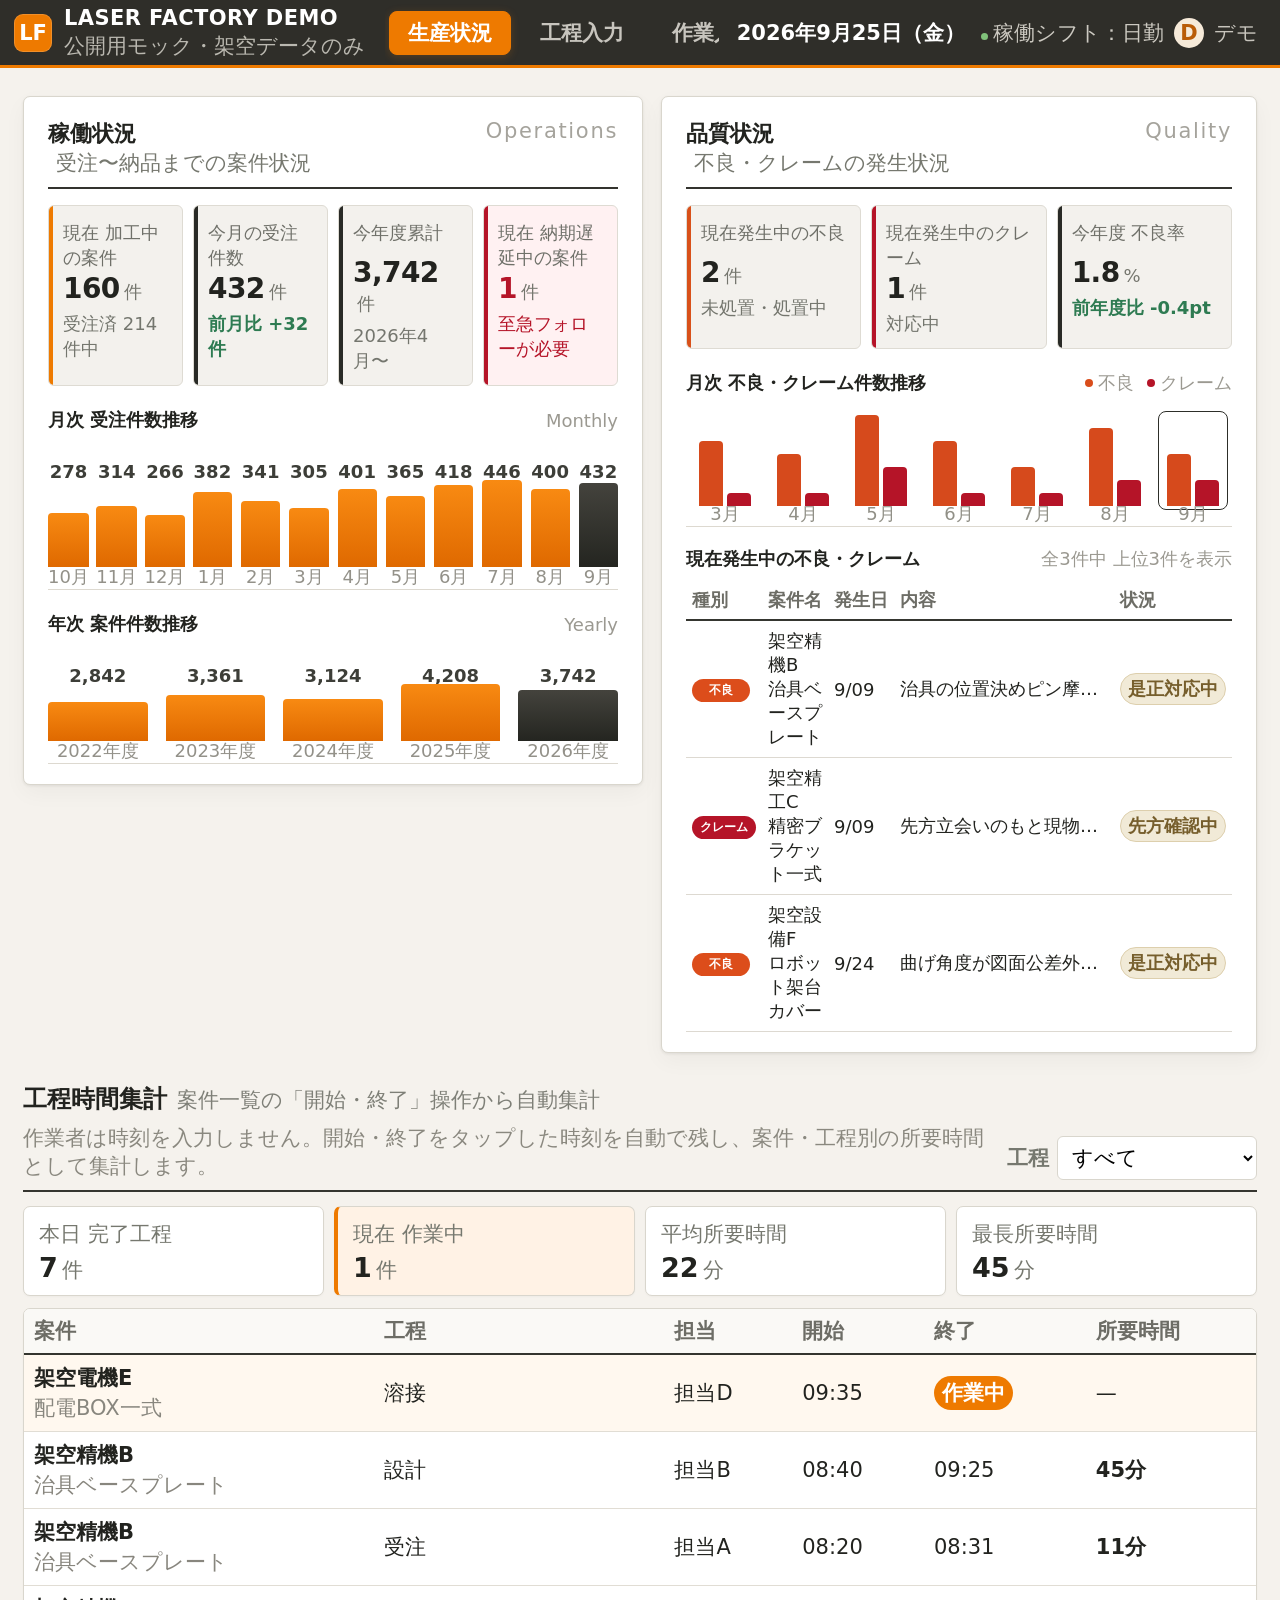
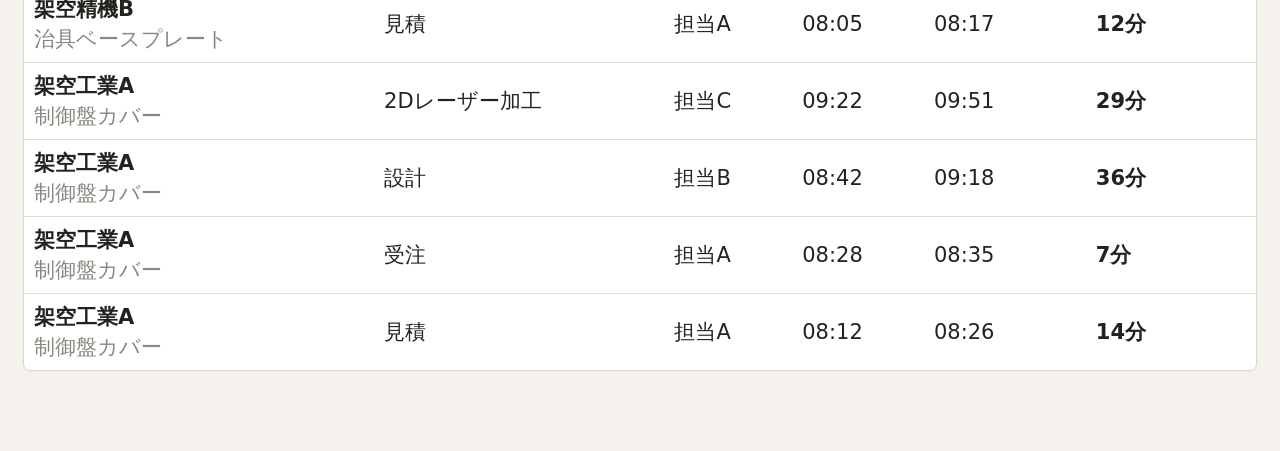
==== index.html @ afc4b2e1 "Add files via upload" ====
<!DOCTYPE html>
<html lang="ja">
<head>
  <meta charset="UTF-8" />
  <meta name="viewport" content="width=device-width, initial-scale=1.0" />
  <title>LASER FACTORY DEMO - 生産状況</title>
  <link rel="stylesheet" href="styles.css" />
</head>
<body>
  <header class="topbar">
    <div class="topbar-left">
      <div class="brand">
        <div class="brand-mark">LF</div>
        <div>
          <div class="brand-name">LASER FACTORY DEMO</div>
          <div class="brand-sub">公開用モック・架空データのみ</div>
        </div>
      </div>
            <nav class="global-nav" aria-label="メインナビゲーション">
<button class="nav-btn active" data-href="index.html" type="button">生産状況</button>
<button class="nav-btn" data-href="cad-setup.html" type="button">工程入力</button>
<button class="nav-btn" data-href="projects.html" type="button">作業入力</button>
<button class="nav-btn" data-href="process.html" type="button">図面</button>
</nav>
    </div>
    <div class="user-area">
      <div class="date" id="todayLabel">2026年9月25日（金）</div>
      <div class="user"><span class="status-dot"></span>稼働シフト：日勤</div>
      <div class="avatar">D</div>
      <div class="role">デモ</div>
    </div>
  </header>
  <main>
<section class="dashboard-grid section-wrap" id="dashboard">
<article class="panel" id="operation-panel">
<div class="panel-head">
<div>
<h2>稼働状況</h2>
<p>受注〜納品までの案件状況</p>
</div>
<span class="panel-kicker">Operations</span>
</div>
<div class="metric-grid metric-grid-4">
<div class="metric-card orange-edge">
<span class="metric-label">現在 加工中の案件</span>
<strong><span id="metricInProcess">160</span><small>件</small></strong>
<span class="metric-note">受注済 <span id="metricOrdered">214</span>件中</span>
</div>
<div class="metric-card dark-edge">
<span class="metric-label">今月の受注件数</span>
<strong>432<small>件</small></strong>
<span class="metric-note positive">前月比 +32件</span>
</div>
<div class="metric-card dark-edge">
<span class="metric-label">今年度累計</span>
<strong>3,742<small>件</small></strong>
<span class="metric-note">2026年4月〜</span>
</div>
<div class="metric-card danger-soft danger-edge">
<span class="metric-label">現在 納期遅延中の案件</span>
<strong class="danger-text"><span id="metricLate">1</span><small>件</small></strong>
<span class="metric-note danger-text">至急フォローが必要</span>
</div>
</div>
<div class="chart-block">
<div class="chart-title-row">
<h3>月次 受注件数推移</h3>
<span>Monthly</span>
</div>
<div class="bar-chart" id="monthlyOrdersChart"></div>
</div>
<div class="chart-block compact">
<div class="chart-title-row">
<h3>年次 案件件数推移</h3>
<span>Yearly</span>
</div>
<div class="bar-chart yearly" id="yearlyOrdersChart"></div>
</div>
</article>
<article class="panel" id="quality-panel">
<div class="panel-head">
<div>
<h2>品質状況</h2>
<p>不良・クレームの発生状況</p>
</div>
<span class="panel-kicker">Quality</span>
</div>
<div class="metric-grid metric-grid-3">
<div class="metric-card quality-edge">
<span class="metric-label">現在発生中の不良</span>
<strong><span id="metricDefects">2</span><small>件</small></strong>
<span class="metric-note">未処置・処置中</span>
</div>
<div class="metric-card claim-edge">
<span class="metric-label">現在発生中のクレーム</span>
<strong><span id="metricClaims">1</span><small>件</small></strong>
<span class="metric-note">対応中</span>
</div>
<div class="metric-card dark-edge">
<span class="metric-label">今年度 不良率</span>
<strong>1.8<small>%</small></strong>
<span class="metric-note positive">前年度比 -0.4pt</span>
</div>
</div>
<div class="chart-block">
<div class="chart-title-row">
<h3>月次 不良・クレーム件数推移</h3>
<div class="legend"><span class="legend-defect"></span>不良 <span class="legend-claim"></span>クレーム</div>
</div>
<div class="dual-bar-chart" id="qualityTrendChart"></div>
</div>
<div class="incident-block">
<div class="chart-title-row">
<h3>現在発生中の不良・クレーム</h3>
<span id="incidentCountLabel">全3件中 上位3件を表示</span>
</div>
<div class="incident-table-wrap">
<table class="incident-table">
<thead>
<tr><th>種別</th><th>案件名</th><th>発生日</th><th>内容</th><th>状況</th></tr>
</thead>
<tbody id="incidentTableBody"></tbody>
</table>
</div>
</div>
</article>
</section>
<section class="section-wrap time-summary-section" id="time-summary">
<div class="section-heading-row time-summary-heading">
<div>
<div class="heading-line">
<h2>工程時間集計</h2>
<span class="small-note">案件一覧の「開始・終了」操作から自動集計</span>
</div>
<p class="operation-help">作業者は時刻を入力しません。開始・終了をタップした時刻を自動で残し、案件・工程別の所要時間として集計します。</p>
</div>
<div class="time-filter-wrap">
<label for="timeProcessFilter">工程</label>
<select id="timeProcessFilter">
<option value="all">すべて</option>
<option value="2Dレーザー加工">2Dレーザー加工</option>
<option value="3Dレーザー加工">3Dレーザー加工</option>
<option value="曲げ">曲げ</option>
<option value="溶接">溶接</option>
<option value="最終検査">最終検査</option>
</select>
</div>
</div>
<div class="time-summary-grid">
<div class="time-summary-card"><span>本日 完了工程</span><strong id="timeDoneCount">0<small>件</small></strong></div>
<div class="time-summary-card running"><span>現在 作業中</span><strong id="timeRunningCount">0<small>件</small></strong></div>
<div class="time-summary-card"><span>平均所要時間</span><strong id="timeAverage">0<small>分</small></strong></div>
<div class="time-summary-card"><span>最長所要時間</span><strong id="timeLongest">0<small>分</small></strong></div>
</div>
<div class="time-log-table-wrap">
<table class="time-log-table">
<thead><tr><th>案件</th><th>工程</th><th>担当</th><th>開始</th><th>終了</th><th>所要時間</th></tr></thead>
<tbody id="timeLogBody"></tbody>
</table>
</div>
</section>
  </main>
  <div class="toast" id="toast" role="status" aria-live="polite"></div>
  <script>

    const today = new Date('2026-09-25T10:00:00');

    const monthlyOrders = [
      ['10月', 278], ['11月', 314], ['12月', 266], ['1月', 382], ['2月', 341], ['3月', 305],
      ['4月', 401], ['5月', 365], ['6月', 418], ['7月', 446], ['8月', 400], ['9月', 432]
    ];
    const yearlyOrders = [['2022年度', 2842], ['2023年度', 3361], ['2024年度', 3124], ['2025年度', 4208], ['2026年度', 3742]];
    const qualityTrend = [
      ['3月', 5, 1], ['4月', 4, 1], ['5月', 7, 3], ['6月', 5, 1], ['7月', 3, 1], ['8月', 6, 2], ['9月', 4, 2]
    ];

    const timeLogs = [
      {projectId:1, process:'見積', worker:'担当A', start:'2026-09-25T08:12:00', end:'2026-09-25T08:26:00'},
      {projectId:1, process:'受注', worker:'担当A', start:'2026-09-25T08:28:00', end:'2026-09-25T08:35:00'},
      {projectId:1, process:'設計', worker:'担当B', start:'2026-09-25T08:42:00', end:'2026-09-25T09:18:00'},
      {projectId:1, process:'2Dレーザー加工', worker:'担当C', start:'2026-09-25T09:22:00', end:'2026-09-25T09:51:00'},
      {projectId:2, process:'見積', worker:'担当A', start:'2026-09-25T08:05:00', end:'2026-09-25T08:17:00'},
      {projectId:2, process:'受注', worker:'担当A', start:'2026-09-25T08:20:00', end:'2026-09-25T08:31:00'},
      {projectId:2, process:'設計', worker:'担当B', start:'2026-09-25T08:40:00', end:'2026-09-25T09:25:00'},
      {projectId:5, process:'溶接', worker:'担当D', start:'2026-09-25T09:35:00', end:null}
    ];

    const projects = [
      {
        id: 1,
        customer: '架空工業A',
        name: '制御盤カバー',
        qty: '20台',
        due: '2026/09/20',
        route: ['見積', '受注', '設計', '2Dレーザー加工', '曲げ', '溶接', '最終検査', '納品'],
        completed: 4,
        defect: false,
        claim: false,
        comments: [],
        late: true
      },
      {
        id: 2,
        customer: '架空精機B',
        name: '治具ベースプレート',
        qty: '4式',
        due: '2026/09/25',
        route: ['見積', '受注', '設計', '3Dレーザー加工', '最終検査', '納品'],
        completed: 3,
        defect: true,
        claim: false,
        comments: [
          {type:'不良', time:'9/09 08:40', author:'担当C（加工）', text:'穴位置ズレを確認。加工条件を確認中。'},
          {type:'不良', time:'9/09 15:10', author:'担当C（加工）', text:'治具の位置決めピン摩耗が原因と判明。ピン交換後に再加工予定。'}
        ]
      },
      {
        id: 3,
        customer: '架空精工C',
        name: '精密ブラケット一式',
        qty: '12式',
        due: '2026/10/02',
        route: ['見積', '受注', '設計', '2Dレーザー加工', '3Dレーザー加工', '溶接', '最終検査', '納品'],
        completed: 8,
        defect: false,
        claim: true,
        comments: [
          {type:'クレーム', time:'9/09 10:05', author:'担当D（品質保証）', text:'納品先より溶接ビード外観について指摘。現物確認のため訪問予定。'},
          {type:'クレーム', time:'9/09 16:40', author:'担当D（品質保証）', text:'先方立会いのもと現物確認を実施。再研磨仕上げで是正対応にて合意。'}
        ]
      },
      {
        id: 4,
        customer: '架空製作所D',
        name: '金型ベースプレート',
        qty: '1式',
        due: '2026/10/10',
        route: ['見積', '受注', '設計', '金型製作', '最終検査', '納品'],
        completed: 1,
        defect: false,
        claim: false,
        comments: []
      },
      {
        id: 5,
        customer: '架空電機E',
        name: '配電BOX一式',
        qty: '8台',
        due: '2026/09/28',
        route: ['見積', '受注', '設計', '2Dレーザー加工', '曲げ', '溶接', '最終検査', '納品'],
        completed: 6,
        defect: false,
        claim: false,
        comments: []
      },
      {
        id: 6,
        customer: '架空設備F',
        name: 'ロボット架台カバー',
        qty: '6台',
        due: '2026/10/03',
        route: ['見積', '受注', '設計', '2Dレーザー加工', '曲げ', '最終検査', '納品'],
        completed: 3,
        defect: true,
        claim: false,
        comments: [
          {type:'不良', time:'9/24 14:18', author:'担当E（曲げ）', text:'曲げ角度が図面公差外。材料ロットと加工条件を確認中。'}
        ]
      },
      {
        id: 7,
        customer: '架空設備G',
        name: 'ステンレス配管支持金具',
        qty: '30個',
        due: '2026/10/06',
        route: ['見積', '受注', '設計', '3Dレーザー加工', '溶接', '最終検査', '納品'],
        completed: 2,
        defect: false,
        claim: false,
        comments: []
      },
      {
        id: 8,
        customer: '架空技研H',
        name: '安全カバー試作品',
        qty: '2台',
        due: '2026/10/12',
        route: ['見積', '受注', '設計', '2Dレーザー加工', '最終検査', '納品'],
        completed: 0,
        defect: false,
        claim: false,
        comments: []
      }
    ];

    const PORTAL_STATE_KEY = 'laser_factory_public_demo_state_v1';

    function saveSharedState(){
      try {
        localStorage.setItem(PORTAL_STATE_KEY, JSON.stringify({
          projects,
          timeLogs,
          updatedAt: new Date().toISOString()
        }));
      } catch (error) {
        console.warn('共有状態を保存できませんでした。', error);
      }
    }

    function loadSharedState(){
      try {
        const raw = localStorage.getItem(PORTAL_STATE_KEY);
        if (!raw) {
          saveSharedState();
          return;
        }
        const saved = JSON.parse(raw);
        if (Array.isArray(saved.projects)) {
          projects.splice(0, projects.length, ...saved.projects);
        }
        if (Array.isArray(saved.timeLogs)) {
          timeLogs.splice(0, timeLogs.length, ...saved.timeLogs);
        }
      } catch (error) {
        console.warn('共有状態を読み込めませんでした。初期データを使用します。', error);
      }
    }

    loadSharedState();

    let currentFilter = 'all';
    let searchText = '';

    function formatDate(date){
      return `${date.getFullYear()}年${date.getMonth()+1}月${date.getDate()}日（${['日','月','火','水','木','金','土'][date.getDay()]}）`;
    }

    function dueState(project){
      const due = new Date(project.due.replaceAll('/','-') + 'T23:59:59');
      const diff = Math.ceil((due - today) / 86400000);
      if (diff < 0 && project.completed < project.route.length) return {label:`${Math.abs(diff)}日超過`, cls:'overdue'};
      if (diff <= 3 && project.completed < project.route.length) return {label:`残り${Math.max(diff,0)}日`, cls:'soon'};
      return {label:'', cls:''};
    }

    function majorStage(step){
      if (['見積','受注'].includes(step)) return '受注';
      if (step === '設計') return '設計';
      if (['2Dレーザー加工','3Dレーザー加工','金型製作','曲げ','溶接'].includes(step)) return '加工';
      if (step === '最終検査') return '最終検査';
      if (step === '納品') return '納品';
      return step;
    }

    function currentStep(project){
      if (project.completed >= project.route.length) return '納品';
      return project.route[project.completed];
    }

    function renderSimpleBarChart(targetId, rows, {currentIndex = rows.length - 1, suffix = '', yearly = false} = {}){
      const target = document.getElementById(targetId);
      if (!target) return;
      const max = Math.max(...rows.map(r => r[1]));
      target.innerHTML = rows.map((row, index) => {
        const h = Math.max(12, Math.round(row[1] / max * 100));
        return `<div class="bar-col ${yearly ? 'year-col' : ''}">
          <span class="bar-value">${row[1].toLocaleString()}${suffix}</span>
          <div class="bar ${index === currentIndex ? 'current' : ''}" style="height:${h}%"></div>
          <span class="bar-label">${row[0]}</span>
        </div>`;
      }).join('');
    }

    function qualityTrendForDisplay(){
      const rows = qualityTrend.map(row => [...row]);
      const last = rows[rows.length - 1];
      if (!last) return rows;
      const initialActiveDefects = 2;
      const initialActiveClaims = 1;
      const activeDefects = projects.filter(p => p.defect).length;
      const activeClaims = projects.filter(p => p.claim).length;
      last[1] = Math.max(0, last[1] + activeDefects - initialActiveDefects);
      last[2] = Math.max(0, last[2] + activeClaims - initialActiveClaims);
      return rows;
    }

    function renderQualityChart(){
      const target = document.getElementById('qualityTrendChart');
      if (!target) return;
      const rows = qualityTrendForDisplay();
      const max = Math.max(...rows.flatMap(r => [r[1], r[2]]));
      target.innerHTML = rows.map((row, index) => {
        const defectH = Math.max(8, row[1] / max * 100);
        const claimH = Math.max(8, row[2] / max * 100);
        return `<div class="dual-col ${index === rows.length - 1 ? 'current' : ''}">
          <div class="dual-bars">
            <div class="quality-bar defect" style="height:${defectH}%" title="不良 ${row[1]}件"></div>
            <div class="quality-bar claim" style="height:${claimH}%" title="クレーム ${row[2]}件"></div>
          </div>
          <span>${row[0]}</span>
        </div>`;
      }).join('');
    }

    function incidentRows(){
      const rows = [];
      projects.forEach(p => {
        if (p.defect){
          const latest = [...p.comments].reverse().find(c => c.type === '不良');
          rows.push({type:'不良', name:`${p.customer}　${p.name}`, date:latest?.time?.split(' ')[0] || '9/25', text: latest?.text || '不良内容を確認中', status:'是正対応中'});
        }
        if (p.claim){
          const latest = [...p.comments].reverse().find(c => c.type === 'クレーム');
          rows.push({type:'クレーム', name:`${p.customer}　${p.name}`, date:latest?.time?.split(' ')[0] || '9/25', text: latest?.text || '先方確認中', status:'先方確認中'});
        }
      });
      return rows;
    }

    function renderIncidents(){
      const rows = incidentRows();
      const label = document.getElementById('incidentCountLabel');
      const body = document.getElementById('incidentTableBody');
      if (!label || !body) return;
      label.textContent = `全${rows.length}件中 上位${Math.min(rows.length,3)}件を表示`;
      body.innerHTML = rows.slice(0,3).map(r => `
        <tr>
          <td><span class="incident-pill ${r.type === 'クレーム' ? 'claim' : 'defect'}">${r.type}</span></td>
          <td>${r.name}</td>
          <td>${r.date}</td>
          <td class="incident-text">${r.text}</td>
          <td><span class="status-pill">${r.status}</span></td>
        </tr>`).join('');
    }

    function timeText(iso){
      if (!iso) return '—';
      const d = new Date(iso);
      return `${String(d.getHours()).padStart(2,'0')}:${String(d.getMinutes()).padStart(2,'0')}`;
    }

    function durationMinutes(log){
      if (!log?.start || !log?.end) return null;
      return Math.max(0, Math.round((new Date(log.end) - new Date(log.start)) / 60000));
    }

    function stageLog(projectId, step){
      return [...timeLogs].reverse().find(log => log.projectId === projectId && log.process === step);
    }

    function activeStageLog(project){
      const step = currentStep(project);
      return [...timeLogs].reverse().find(log => log.projectId === project.id && log.process === step && !log.end);
    }

    function stageButton(project, step, idx){
      const log = stageLog(project.id, step);
      if (idx < project.completed){
        const detail = log?.end ? `${timeText(log.start)}–${timeText(log.end)} / ${durationMinutes(log)}分` : '完了済み';
        return `<button class="stage-btn completed" disabled><span>${step} ✓</span><small>${detail}</small></button>`;
      }
      if (idx === project.completed && project.completed < project.route.length){
        const active = activeStageLog(project);
        if (active){
          return `<button class="stage-btn current running-stage" data-project="${project.id}" data-stage-index="${idx}" data-time-action="end" title="クリックで終了時刻を自動記録し、次工程へ送る"><span>${step}</span><small>■ 終了　開始 ${timeText(active.start)}</small></button>`;
        }
        return `<button class="stage-btn current start-stage" data-project="${project.id}" data-stage-index="${idx}" data-time-action="start" title="クリックで開始時刻を自動記録"><span>${step}</span><small>▶ 開始</small></button>`;
      }
      return `<button class="stage-btn waiting" disabled><span>${step}</span><small>未到達</small></button>`;
    }

    function stageGroups(project){
      return project.route.map((step, idx) => {
        return `<div class="stage-node">
          <span class="stage-major">${majorStage(step)}</span>
          ${stageButton(project, step, idx)}
        </div>${idx < project.route.length - 1 ? '<span class="stage-arrow">›</span>' : ''}`;
      }).join('');
    }

    function commentMarkup(project){
      if (!project.comments.length) return `<div class="comment-empty">不良・クレームの登録はありません。</div>`;
      return project.comments.map(c => `<div class="comment-row ${c.type === 'クレーム' ? 'claim' : 'defect'}">
        <div class="comment-meta"><span>${c.time}</span><b>${c.author}</b><span class="comment-kind">${c.type}</span></div>
        <div class="comment-text">${c.text}</div>
      </div>`).join('');
    }

    function matchesFilter(project){
      if (searchText){
        const hay = `${project.customer} ${project.name} ${project.qty}`.toLowerCase();
        if (!hay.includes(searchText.toLowerCase())) return false;
      }
      if (currentFilter === 'all') return true;
      if (currentFilter === '不良') return project.defect;
      if (currentFilter === 'クレーム') return project.claim;
      if (currentFilter === '遅延') return dueState(project).cls === 'overdue';
      return majorStage(currentStep(project)) === currentFilter || currentStep(project) === currentFilter;
    }

    function renderProjects(){
      const target = document.getElementById('projectList');
      if (!target) return;
      const visible = projects.filter(matchesFilter);
      const count = document.getElementById('visibleCount');
      if (count) count.textContent = visible.length;
      if (!visible.length){
        target.innerHTML = `<div class="empty-state">条件に一致する案件がありません。</div>`;
        return;
      }
      target.innerHTML = visible.map(p => {
        const due = dueState(p);
        const statusText = p.completed >= p.route.length ? '納品済み' : majorStage(currentStep(p));
        return `<article class="project-card ${due.cls === 'overdue' ? 'late-project' : ''}" data-project-card="${p.id}">
          <div class="project-top-row">
            <div class="project-title-wrap">
              <span class="project-status ${p.completed >= p.route.length ? 'done' : ''}">${statusText}</span>
              <h3>${p.customer}</h3>
              <strong>${p.name}</strong>
              <span class="qty">${p.qty}</span>
            </div>
            <div class="due-wrap">
              <span class="due-label">納期</span>
              <strong class="${due.cls}">${p.due}</strong>
              ${due.label ? `<span class="due-badge ${due.cls}">${due.label}</span>` : ''}
            </div>
            <div class="quality-controls">
              <button class="quality-toggle defect ${p.defect ? 'on' : ''}" data-quality="defect" data-project="${p.id}">● 不良発生</button>
              <button class="quality-toggle claim ${p.claim ? 'on' : ''}" data-quality="claim" data-project="${p.id}">● クレーム発生</button>
            </div>
          </div>

          <div class="project-body-grid">
            <div class="stage-area">
              <div class="stage-flow">${stageGroups(p)}</div>
              <div class="comment-log">${commentMarkup(p)}</div>
            </div>
            <div class="quality-entry">
              <label for="comment-${p.id}">不良・クレーム内容</label>
              <textarea id="comment-${p.id}" rows="3" placeholder="例：穴位置ズレ、溶接外観の指摘、是正内容など"></textarea>
              <div class="entry-actions">
                <select id="comment-type-${p.id}" aria-label="登録種別">
                  <option value="不良" ${p.defect ? 'selected' : ''}>不良</option>
                  <option value="クレーム" ${p.claim ? 'selected' : ''}>クレーム</option>
                </select>
                <button class="add-comment-btn" data-add-comment="${p.id}">登録</button>
              </div>
            </div>
          </div>
        </article>`;
      }).join('');
      bindDynamicEvents();
    }

    function updateDashboardMetrics(){
      const defectCount = projects.filter(p => p.defect).length;
      const claimCount = projects.filter(p => p.claim).length;
      const lateCount = projects.filter(p => dueState(p).cls === 'overdue').length;
      const defectEl = document.getElementById('metricDefects');
      const claimEl = document.getElementById('metricClaims');
      const lateEl = document.getElementById('metricLate');
      if (defectEl) defectEl.textContent = defectCount;
      if (claimEl) claimEl.textContent = claimCount;
      if (lateEl) lateEl.textContent = lateCount;
    }

    function showToast(message, type='normal'){
      const toast = document.getElementById('toast');
      toast.textContent = message;
      toast.className = `toast show ${type}`;
      clearTimeout(showToast.timer);
      showToast.timer = setTimeout(() => toast.className = 'toast', 2800);
    }

    function recordStageStart(projectId, index){
      const p = projects.find(x => x.id === projectId);
      if (!p || index !== p.completed || p.completed >= p.route.length || activeStageLog(p)) return;
      const step = p.route[index];
      timeLogs.push({projectId:p.id, process:step, worker:'担当A', start:new Date().toISOString(), end:null});
      saveSharedState();
      showToast(`${step}を開始しました。開始時刻を自動記録しました。`, 'success');
      renderProjects();
      renderTimeSummary();
    }

    function recordStageEnd(projectId, index){
      const p = projects.find(x => x.id === projectId);
      if (!p || index !== p.completed || p.completed >= p.route.length) return;
      const step = p.route[index];
      const log = activeStageLog(p);
      if (!log) return;
      log.end = new Date().toISOString();
      p.completed += 1;
      saveSharedState();
      const mins = durationMinutes(log);
      if (p.completed >= p.route.length){
        showToast(`${step}を終了（${mins}分）。案件を納品完了にしました。`, 'success');
      } else {
        showToast(`${step}を終了（${mins}分）。次工程「${p.route[p.completed]}」へ送りました。`, 'success');
      }
      renderProjects();
      renderIncidents();
      renderTimeSummary();
      updateDashboardMetrics();
    }

    function renderTimeSummary(){
      const filter = document.getElementById('timeProcessFilter')?.value || 'all';
      const rows = timeLogs.filter(log => filter === 'all' || log.process === filter);
      const done = rows.filter(log => log.end);
      const running = rows.filter(log => !log.end);
      const durations = done.map(durationMinutes).filter(v => v !== null);
      const avg = durations.length ? Math.round(durations.reduce((a,b)=>a+b,0) / durations.length) : 0;
      const longest = durations.length ? Math.max(...durations) : 0;
      const doneEl = document.getElementById('timeDoneCount');
      const runningEl = document.getElementById('timeRunningCount');
      const avgEl = document.getElementById('timeAverage');
      const longestEl = document.getElementById('timeLongest');
      const body = document.getElementById('timeLogBody');
      if (!body) return;
      if (doneEl) doneEl.innerHTML = `${done.length}<small>件</small>`;
      if (runningEl) runningEl.innerHTML = `${running.length}<small>件</small>`;
      if (avgEl) avgEl.innerHTML = `${avg}<small>分</small>`;
      if (longestEl) longestEl.innerHTML = `${longest}<small>分</small>`;
      body.innerHTML = [...rows].reverse().slice(0,10).map(log => {
        const p = projects.find(x => x.id === log.projectId);
        const mins = durationMinutes(log);
        return `<tr class="${log.end ? '' : 'running-row'}">
          <td><strong>${p ? p.customer : '—'}</strong><span>${p ? p.name : '—'}</span></td>
          <td>${log.process}</td>
          <td>${log.worker}</td>
          <td>${timeText(log.start)}</td>
          <td>${log.end ? timeText(log.end) : '<span class="running-pill">作業中</span>'}</td>
          <td>${mins === null ? '—' : `<strong>${mins}分</strong>`}</td>
        </tr>`;
      }).join('') || '<tr><td colspan="6" class="time-empty">該当する作業記録はありません。</td></tr>';
    }

    function handleQualityToggle(projectId, type){
      const p = projects.find(x => x.id === projectId);
      if (!p) return;
      if (type === 'claim' && p.completed < p.route.length){
        showToast('クレームは納品完了後の案件で登録してください。', 'warning');
        return;
      }
      p[type] = !p[type];
      saveSharedState();
      showToast(`${type === 'claim' ? 'クレーム' : '不良'}発生を${p[type] ? 'ON' : '解除'}にしました。`, p[type] ? 'warning' : 'normal');
      renderProjects();
      renderIncidents();
      updateDashboardMetrics();
    }

    function addComment(projectId){
      const p = projects.find(x => x.id === projectId);
      const textArea = document.getElementById(`comment-${projectId}`);
      const typeSelect = document.getElementById(`comment-type-${projectId}`);
      const text = textArea.value.trim();
      const type = typeSelect.value;
      if (!text){ showToast('登録する内容を入力してください。', 'warning'); return; }
      if (type === 'クレーム' && p.completed < p.route.length){
        showToast('クレームは納品完了後の案件で登録してください。', 'warning');
        return;
      }
      if (type === '不良') p.defect = true;
      if (type === 'クレーム') p.claim = true;
      p.comments.push({type, time:'9/25 10:30', author:'デモ担当', text});
      saveSharedState();
      showToast(`${type}内容を登録しました。`, 'success');
      renderProjects();
      renderIncidents();
      updateDashboardMetrics();
    }

    function bindDynamicEvents(){
      document.querySelectorAll('.stage-btn.current[data-time-action]').forEach(btn => {
        btn.addEventListener('click', () => {
          const projectId = Number(btn.dataset.project);
          const stageIndex = Number(btn.dataset.stageIndex);
          if (btn.dataset.timeAction === 'start') recordStageStart(projectId, stageIndex);
          else recordStageEnd(projectId, stageIndex);
        });
      });
      document.querySelectorAll('.quality-toggle').forEach(btn => {
        btn.addEventListener('click', () => handleQualityToggle(Number(btn.dataset.project), btn.dataset.quality));
      });
      document.querySelectorAll('[data-add-comment]').forEach(btn => {
        btn.addEventListener('click', () => addComment(Number(btn.dataset.addComment)));
      });
    }

    document.getElementById('filterRow')?.addEventListener('click', e => {
      const btn = e.target.closest('.filter-btn');
      if (!btn) return;
      currentFilter = btn.dataset.filter;
      document.querySelectorAll('.filter-btn').forEach(b => b.classList.toggle('active', b === btn));
      renderProjects();
    });

    document.getElementById('timeProcessFilter')?.addEventListener('change', renderTimeSummary);

    document.getElementById('projectSearch')?.addEventListener('input', e => {
      searchText = e.target.value.trim();
      renderProjects();
    });

    document.querySelectorAll('.nav-btn').forEach(btn => {
      btn.addEventListener('click', () => {
        if (btn.dataset.href) {
          window.location.href = btn.dataset.href;
          return;
        }
        document.querySelectorAll('.nav-btn').forEach(b => b.classList.remove('active'));
        btn.classList.add('active');
        const target = document.getElementById(btn.dataset.scroll);
        if (target) target.scrollIntoView({behavior:'smooth', block:'start'});
      });
    });

    window.addEventListener('storage', event => {
      if (event.key === PORTAL_STATE_KEY) {
        window.location.reload();
      }
    });

    const todayLabel = document.getElementById('todayLabel');
    if (todayLabel) todayLabel.textContent = formatDate(today);
    renderSimpleBarChart('monthlyOrdersChart', monthlyOrders);
    renderSimpleBarChart('yearlyOrdersChart', yearlyOrders, {yearly:true});
    renderQualityChart();
    renderIncidents();
    renderProjects();
    renderTimeSummary();
    updateDashboardMetrics();
  
  </script>
</body>
</html>
---- styles.css ----
:root {
  --orange: #ee7a00;
  --orange-dark: #c95d00;
  --orange-soft: #fff2e5;
  --ink: #22231f;
  --ink-2: #34352f;
  --muted: #76786f;
  --line: #d9d6cd;
  --bg: #f5f2ed;
  --panel: #ffffff;
  --gray-btn: #d7d4ca;
  --gray-text: #7a786f;
  --red: #b51428;
  --red-dark: #8f0f21;
  --red-soft: #fff0f2;
  --green: #2e7b52;
  --green-soft: #eaf6ef;
  --shadow: 0 1px 3px rgba(34,35,31,.08), 0 8px 22px rgba(34,35,31,.04);
}

* { box-sizing: border-box; }
html { scroll-behavior: smooth; }
body {
  margin: 0;
  font-family: "Yu Gothic UI", "Meiryo", system-ui, -apple-system, BlinkMacSystemFont, sans-serif;
  color: var(--ink);
  background: var(--bg);
  font-size:21px;
}
button, input, textarea, select { font: inherit; }
button { cursor: pointer; }

.topbar {
  min-height: 68px;
  background: #2f2e29;
  color: #fff;
  display: flex;
  align-items: stretch;
  justify-content: space-between;
  gap: 18px;
  border-bottom: 3px solid var(--orange);
  position: sticky;
  top: 0;
  z-index: 30;
  padding: 0 14px 0 10px;
}
.topbar-left {
  display: flex;
  align-items: stretch;
  gap: 14px;
  min-width: 0;
  flex: 1 1 auto;
}
.brand { display:flex; align-items:center; gap:12px; padding:0 6px 0 4px; flex:0 0 auto; }
.brand-mark {
  width: 38px; height: 38px; border-radius: 9px;
  display:grid; place-items:center; font-weight:800; font-size:21px;
  background: var(--orange); color:#fff;
  box-shadow: inset 0 0 0 1px rgba(255,255,255,.16);
}
.brand-name { font-weight: 800; letter-spacing:.02em; font-size:21px; }
.brand-sub { color:#bab8b0; font-size:21px; margin-top:2px; }
.global-nav {
  display:flex;
  align-items:center;
  justify-content:flex-start;
  gap:10px;
  flex:1 1 auto;
  min-width:0;
  overflow-x:auto;
  overflow-y:hidden;
  scrollbar-width:none;
  -ms-overflow-style:none;
  padding:8px 0 8px 4px;
}
.global-nav::-webkit-scrollbar { display:none; }
.nav-btn {
  border:1px solid transparent;
  background:transparent;
  color:#c8c5be;
  font-weight:700;
  padding:0 18px;
  min-height:44px;
  border-radius:8px;
  white-space:nowrap;
  margin:0;
  display:flex;
  align-items:center;
  position:relative;
  transition: background .15s ease, color .15s ease, border-color .15s ease, box-shadow .15s ease;
}
.nav-btn:hover { color:#fff; background:#393833; }
.nav-btn.active {
  background:var(--orange);
  color:#fff;
  border-color:var(--orange);
  box-shadow:0 2px 8px rgba(238,122,0,.22);
}
.nav-btn.active::after {
  content:none;
}
.user-area { display:flex; justify-content:flex-end; align-items:center; gap:10px; padding:0 8px 0 0; font-size:21px; flex:0 0 auto; }
.date { font-weight:700; margin-right:6px; }
.user { color:#ccc9c1; }
.status-dot { display:inline-block; width:7px; height:7px; border-radius:50%; background:#80c27a; margin-right:5px; }
.avatar { width:30px; height:30px; border-radius:50%; background:#f6ead9; color:#b95b06; display:grid; place-items:center; font-weight:800; }
.role { color:#c7c4bc; }

main { padding-bottom: 80px; }
.section-wrap { width:min(1520px, calc(100% - 46px)); margin: 0 auto; }
.dashboard-grid { padding-top: 28px; display:grid; grid-template-columns: 1.05fr .95fr; gap:18px; align-items:start; }
.panel { background:var(--panel); border:1px solid var(--line); border-radius:7px; box-shadow:var(--shadow); padding:22px 24px 20px; }
.panel-head { display:flex; align-items:flex-start; justify-content:space-between; border-bottom:2px solid #33332e; padding-bottom:10px; margin-bottom:16px; }
.panel-head h2 { margin:0; font-size:22px; }
.panel-head p { display:inline; color:var(--muted); margin:0 0 0 8px; font-size:21px; }
.panel-kicker { color:#a5a39c; font-size:21px; letter-spacing:.08em; }

.metric-grid { display:grid; gap:10px; margin-bottom:22px; }
.metric-grid-4 { grid-template-columns:repeat(4, 1fr); }
.metric-grid-3 { grid-template-columns:repeat(3, 1fr); }
.metric-card { min-height:112px; background:#f3f1ed; border-radius:6px; border:1px solid #dedbd3; padding:14px 14px 12px; position:relative; overflow:hidden; }
.metric-card::before { content:""; position:absolute; left:0; top:0; bottom:0; width:4px; background:#292a26; }
.metric-card.orange-edge::before { background:var(--orange); }
.metric-card.quality-edge::before { background:#d85019; }
.metric-card.claim-edge::before, .metric-card.danger-edge::before { background:var(--red); }
.metric-card.danger-soft { background:#fff1f2; }
.metric-label { display:block; font-size:18px; color:#6f7069; line-height:1.4; min-height:34px; }
.metric-card strong { display:block; font-size:28px; line-height:1; margin:5px 0 8px; letter-spacing:-.02em; }
.metric-card small { font-size:18px; font-weight:500; margin-left:4px; color:#75766e; }
.metric-note { color:#74766e; font-size:18px; }
.metric-note.positive { color:var(--green); font-weight:700; }
.danger-text { color:var(--red) !important; }

.chart-block { margin-top: 8px; }
.chart-block + .chart-block { margin-top:22px; }
.chart-title-row { display:flex; justify-content:space-between; align-items:center; gap:12px; margin-bottom:10px; }
.chart-title-row h3 { margin:0; font-size:18px; }
.chart-title-row > span, .chart-title-row .legend { color:#9b9991; font-size:18px; }
.bar-chart { height:148px; display:flex; align-items:flex-end; gap:9px; padding:20px 0 0; border-bottom:1px solid #ddd9d0; }
.bar-chart.yearly { height:118px; gap:18px; }
.bar-col { flex:1; height:100%; min-width:0; display:grid; grid-template-rows:18px 1fr 22px; align-items:end; text-align:center; }
.bar-col.year-col { min-width:70px; }
.bar-value { font-size:18px; font-weight:700; color:#3d3e38; align-self:center; }
.bar { width:100%; background:linear-gradient(180deg, #f88a12 0%, #df6900 100%); border-radius:4px 4px 0 0; min-height:8px; }
.bar.current { background:linear-gradient(180deg, #44433d 0%, #242520 100%); }
.bar-label { font-size:18px; color:#939189; padding-top:5px; white-space:nowrap; }

.legend { display:flex; align-items:center; gap:5px; }
.legend-defect, .legend-claim { width:8px; height:8px; border-radius:50%; display:inline-block; margin-left:8px; }
.legend-defect { background:#d94d1b; }
.legend-claim { background:var(--red); }
.dual-bar-chart { height:122px; display:flex; align-items:flex-end; gap:16px; padding:10px 8px 0; border-bottom:1px solid #ddd9d0; }
.dual-col { flex:1; height:100%; display:grid; grid-template-rows:1fr 20px; align-items:end; text-align:center; }
.dual-bars { height:100%; display:flex; align-items:flex-end; justify-content:center; gap:4px; }
.quality-bar { width:38%; max-width:38px; border-radius:4px 4px 0 0; min-height:7px; }
.quality-bar.defect { background:#d64a1c; }
.quality-bar.claim { background:var(--red); }
.dual-col.current .dual-bars { outline:1px solid #2d2e29; outline-offset:3px; border-radius:4px; }
.dual-col > span { font-size:18px; color:#919087; padding-top:6px; }

.incident-block { margin-top:20px; }
.incident-table-wrap { overflow-x:auto; }
.incident-table { width:100%; border-collapse:collapse; font-size:18px; }
.incident-table th { text-align:left; font-weight:600; color:#6d6d66; border-bottom:2px solid #353630; padding:7px 6px; white-space:nowrap; }
.incident-table td { border-bottom:1px solid #ddd9d1; padding:8px 6px; vertical-align:middle; }
.incident-table th:first-child, .incident-table td:first-child { width:76px; min-width:76px; }
.incident-table .incident-text { max-width:220px; white-space:nowrap; overflow:hidden; text-overflow:ellipsis; }
.incident-pill { display:inline-flex; align-items:center; justify-content:center; color:#fff; border-radius:999px; padding:4px 8px; min-width:58px; white-space:nowrap; font-weight:800; font-size:12px; line-height:1.2; }
.incident-pill.defect { background:#dc4d1b; }
.incident-pill.claim { background:var(--red); }
.status-pill { display:inline-block; background:#f1ead7; border:1px solid #ddcfad; border-radius:999px; padding:3px 7px; color:#765e2c; font-weight:700; white-space:nowrap; }

.project-section { margin-top:32px; }
.section-heading-row { display:flex; align-items:flex-end; justify-content:space-between; gap:20px; border-bottom:2px solid #35352f; padding-bottom:10px; }
.heading-line { display:flex; align-items:baseline; gap:10px; }
.heading-line h2 { margin:0; font-size:24px; }
.small-note { font-size:21px; color:#7e7f77; }
.operation-help { margin:9px 0 0; font-size:21px; color:#8a887f; }
.search-box { position:relative; min-width:270px; }
.search-box input { width:100%; padding:10px 36px 10px 12px; border:1px solid var(--line); border-radius:5px; background:#fff; outline:none; }
.search-box input:focus { border-color:var(--orange); box-shadow:0 0 0 3px rgba(238,122,0,.12); }
.search-box span { position:absolute; right:12px; top:50%; transform:translateY(-50%); color:#95938c; }

.filter-row { display:flex; flex-wrap:wrap; gap:9px; padding:14px 0 16px; }
.filter-btn { border:1px solid #d5d1c7; background:#fff; border-radius:999px; padding:7px 15px; color:#52534d; font-weight:700; font-size:21px; }
.filter-btn:hover { border-color:#aaa79d; }
.filter-btn.active { background:var(--orange); border-color:var(--orange); color:#fff; box-shadow:0 2px 6px rgba(238,122,0,.18); }
.filter-btn.danger-outline { border-color:#e58d75; color:#b3472b; }
.filter-btn.claim-outline { border-color:#d56f7b; color:var(--red); }
.filter-btn.late-outline { border-color:#e07664; color:#b53225; }
.filter-btn.danger-outline.active { color:#fff; background:#d85019; border-color:#d85019; }
.filter-btn.claim-outline.active { color:#fff; background:var(--red); border-color:var(--red); }
.filter-btn.late-outline.active { color:#fff; background:#b53225; border-color:#b53225; }

.project-list { display:flex; flex-direction:column; gap:12px; }
.project-card { background:#fff; border:1px solid #d8d5cc; border-radius:7px; box-shadow:0 1px 2px rgba(0,0,0,.04); padding:17px 20px 16px; transition:.15s ease; }
.project-card:hover { box-shadow:0 3px 14px rgba(43,42,37,.08); }
.project-card.late-project { border-left:5px solid var(--red); }
.project-top-row { display:grid; grid-template-columns:minmax(0,1fr) auto auto; align-items:center; gap:18px; }
.project-title-wrap { display:flex; align-items:center; gap:9px; min-width:0; }
.project-title-wrap h3 { margin:0; font-size:21px; white-space:nowrap; }
.project-title-wrap strong { font-size:21px; overflow:hidden; text-overflow:ellipsis; white-space:nowrap; }
.project-title-wrap .qty { color:#66675f; font-size:21px; white-space:nowrap; }
.project-status { display:inline-flex; align-items:center; border-radius:999px; background:var(--orange); color:#fff; padding:4px 9px; font-size:21px; font-weight:800; white-space:nowrap; }
.project-status.done { background:var(--green); }
.due-wrap { display:flex; align-items:center; gap:7px; white-space:nowrap; }
.due-label { font-size:21px; color:#85837b; }
.due-wrap strong { font-size:21px; }
.due-wrap strong.overdue { color:var(--red); }
.due-badge { border-radius:999px; padding:3px 7px; font-size:21px; font-weight:800; }
.due-badge.overdue { background:#ffebe9; color:#b82e22; }
.due-badge.soon { background:#fff1df; color:#b7650d; }
.quality-controls { display:flex; gap:7px; }
.quality-toggle { border:1px solid #ddd9d1; background:#e9e7e0; color:#aaa79f; border-radius:7px; padding:8px 11px; font-size:21px; font-weight:800; min-width:104px; }
.quality-toggle.defect.on { background:#d85019; border-color:#d85019; color:#fff; box-shadow:0 2px 7px rgba(216,80,25,.22); }
.quality-toggle.claim.on { background:var(--red); border-color:var(--red); color:#fff; box-shadow:0 2px 7px rgba(181,20,40,.22); }

.project-body-grid { display:grid; grid-template-columns:minmax(0,1fr) 255px; gap:18px; align-items:start; margin-top:15px; }
.stage-area { min-width:0; }
.stage-flow { display:flex; align-items:flex-end; flex-wrap:wrap; gap:4px; }
.stage-node { display:flex; flex-direction:column; gap:5px; min-width:78px; }
.stage-major { color:#88867f; font-size:21px; padding-left:2px; min-height:13px; }
.stage-btn { border:1px solid #c85f00; background:linear-gradient(#f58a15,#df6b00); color:#fff; border-radius:7px; padding:10px 11px; font-size:21px; font-weight:800; min-height:44px; box-shadow:0 1px 3px rgba(190,88,0,.16); transition:.14s ease; white-space:nowrap; }
.stage-btn.current { outline:3px solid rgba(238,122,0,.18); outline-offset:2px; transform:translateY(-1px); }
.stage-btn.current:hover { filter:brightness(1.05); transform:translateY(-2px); }
.stage-btn.waiting { background:linear-gradient(#f4a550,#e98219); border-color:#d57818; opacity:.82; }
.stage-btn.completed { background:#cfccc2; border-color:#c3c0b6; color:#77766f; box-shadow:none; }
.stage-btn:disabled { cursor:default; }
.stage-arrow { color:#bcb8ae; font-size:27px; line-height:38px; margin-bottom:1px; }

.comment-log { margin-top:12px; display:flex; flex-direction:column; gap:5px; }
.comment-empty { color:#b1aea5; background:#faf9f6; border-left:3px solid #e7e3d9; padding:8px 10px; font-size:21px; }
.comment-row { border-left:3px solid #d85019; background:#fff6ef; padding:7px 10px; font-size:21px; }
.comment-row.claim { border-left-color:var(--red); background:var(--red-soft); }
.comment-meta { display:flex; align-items:center; gap:8px; color:#74736c; margin-bottom:3px; }
.comment-meta b { color:#51524c; }
.comment-kind { margin-left:auto; font-weight:800; }
.comment-text { font-size:21px; color:#4b4c46; }

.quality-entry { border-left:1px solid #e2ded4; padding-left:16px; }
.quality-entry label { display:block; font-size:21px; color:#7c7b73; margin-bottom:5px; font-weight:700; }
.quality-entry textarea { width:100%; resize:vertical; min-height:60px; border:1px solid #d8d4ca; border-radius:5px; padding:8px 9px; font-size:21px; outline:none; background:#fff; }
.quality-entry textarea:focus { border-color:var(--orange); box-shadow:0 0 0 3px rgba(238,122,0,.1); }
.entry-actions { display:grid; grid-template-columns:1fr auto; gap:7px; margin-top:6px; }
.entry-actions select { border:1px solid #d8d4ca; border-radius:5px; padding:7px; background:#fff; font-size:21px; }
.add-comment-btn { border:0; border-radius:5px; background:#292a26; color:#fff; padding:7px 14px; font-weight:800; font-size:21px; }
.add-comment-btn:hover { background:#11120f; }
.empty-state { padding:44px; text-align:center; background:#fff; color:#8c8b83; border:1px dashed #cbc7bd; border-radius:8px; }

.toast { position:fixed; right:22px; bottom:22px; background:#2f302b; color:#fff; padding:12px 16px; border-radius:7px; box-shadow:0 10px 25px rgba(0,0,0,.2); font-size:21px; opacity:0; transform:translateY(14px); pointer-events:none; transition:.2s ease; z-index:100; max-width:380px; }
.toast.show { opacity:1; transform:translateY(0); }
.toast.success { background:#276b47; }
.toast.warning { background:#9e5a12; }

@media (max-width: 1180px){
  .topbar { flex-wrap:wrap; height:auto; min-height:68px; padding-bottom:8px; }
  .topbar-left { width:100%; flex-wrap:wrap; gap:8px; }
  .global-nav { width:100%; height:auto; border-top:1px solid rgba(255,255,255,.06); padding:8px 0 0 0; }
  .user-area { padding-right:8px; margin-left:auto; }
  .dashboard-grid { grid-template-columns:1fr; }
  .project-body-grid { grid-template-columns:1fr; }
  .quality-entry { border-left:0; border-top:1px solid #e2ded4; padding-left:0; padding-top:12px; }
}

@media (max-width: 820px){
  body { font-size:21px; }
  .section-wrap { width:min(100% - 20px, 1520px); }
  .brand { padding:0 2px; }
  .brand-sub, .user, .role, .date { display:none; }
  .user-area { min-width:52px; }
  .nav-btn { padding:0 12px; font-size:21px; }
  .metric-grid-4, .metric-grid-3 { grid-template-columns:repeat(2, 1fr); }
  .section-heading-row { align-items:stretch; flex-direction:column; }
  .search-box { min-width:0; width:100%; }
  .project-top-row { grid-template-columns:1fr; gap:10px; align-items:start; }
  .quality-controls { flex-wrap:wrap; }
  .stage-flow { gap:3px; }
  .stage-node { min-width:auto; }
  .stage-btn { padding:9px 8px; font-size:21px; }
  .panel { padding:17px 14px; }
  .bar-chart { gap:4px; }
  .bar-value { font-size:18px; }
}

@media (max-width: 520px){
  .metric-grid-4, .metric-grid-3 { grid-template-columns:1fr; }
  .global-nav { overflow-x:auto; overflow-y:hidden; scrollbar-width:none; -ms-overflow-style:none; }
  .nav-btn { min-width:105px; }
  .project-title-wrap { flex-wrap:wrap; }
  .quality-toggle { flex:1; min-width:140px; }
  .stage-arrow { display:none; }
  .stage-flow { gap:7px; }
}

/* ===== 工程時間入力・集計（ダッシュボード） ===== */
.time-summary-section { margin-top: 30px; }
.time-summary-heading { align-items: flex-end; }
.time-filter-wrap { display:flex; align-items:center; gap:8px; white-space:nowrap; }
.time-filter-wrap label { font-size:21px; color:var(--muted); font-weight:700; }
.time-filter-wrap select { min-width:180px; border:1px solid var(--line); border-radius:6px; background:#fff; padding:8px 10px; outline:none; }
.time-filter-wrap select:focus { border-color:var(--orange); box-shadow:0 0 0 3px rgba(238,122,0,.10); }

.time-summary-grid { display:grid; grid-template-columns:repeat(4,1fr); gap:10px; margin:14px 0 12px; }
.time-summary-card { background:#fff; border:1px solid var(--line); border-radius:7px; padding:13px 15px; box-shadow:0 1px 2px rgba(0,0,0,.03); }
.time-summary-card span { display:block; font-size:21px; color:var(--muted); margin-bottom:6px; }
.time-summary-card strong { font-size:27px; line-height:1; }
.time-summary-card small { font-size:21px; font-weight:500; color:var(--muted); margin-left:4px; }
.time-summary-card.running { border-left:4px solid var(--orange); background:var(--orange-soft); }

.time-log-table-wrap { background:#fff; border:1px solid var(--line); border-radius:7px; overflow:auto; box-shadow:0 1px 2px rgba(0,0,0,.03); }
.time-log-table { width:100%; border-collapse:collapse; min-width:760px; font-size:21px; }
.time-log-table th { text-align:left; color:#6d6d66; padding:8px 10px; border-bottom:2px solid #34352f; background:#faf9f6; white-space:nowrap; }
.time-log-table td { padding:9px 10px; border-bottom:1px solid #e1ddd4; vertical-align:middle; }
.time-log-table tbody tr:last-child td { border-bottom:0; }
.time-log-table td:first-child strong { display:block; font-size:21px; }
.time-log-table td:first-child span { display:block; color:#88867e; font-size:21px; margin-top:2px; }
.time-log-table .running-row { background:#fff8ef; }
.running-pill { display:inline-block; background:var(--orange); color:#fff; border-radius:999px; padding:3px 8px; font-size:21px; font-weight:800; }
.time-empty { text-align:center; color:#99968e; padding:22px !important; }

/* 工程ボタン内で「開始／終了」と自動記録時刻を明示 */
.stage-btn { display:flex; flex-direction:column; align-items:center; justify-content:center; gap:3px; min-width:94px; }
.stage-btn span { display:block; }
.stage-btn small { display:block; font-size:21px; font-weight:700; line-height:1.2; opacity:.92; white-space:nowrap; }
.stage-btn.start-stage small { font-size:21px; }
.stage-btn.running-stage { background:linear-gradient(#454641,#282923); border-color:#282923; outline-color:rgba(46,47,42,.16); }
.stage-btn.running-stage small { color:#ffd5ac; }
.stage-btn.completed small { color:#74736c; font-weight:600; }
.stage-btn.waiting small { color:#fff8ef; }

@media (max-width: 900px){
  .time-summary-grid { grid-template-columns:repeat(2,1fr); }
  .time-summary-heading { align-items:stretch; }
  .time-filter-wrap { width:100%; }
  .time-filter-wrap select { flex:1; min-width:0; }
}

@media (max-width: 520px){
  .time-summary-grid { grid-template-columns:1fr 1fr; }
  .stage-btn { min-width:88px; }
}
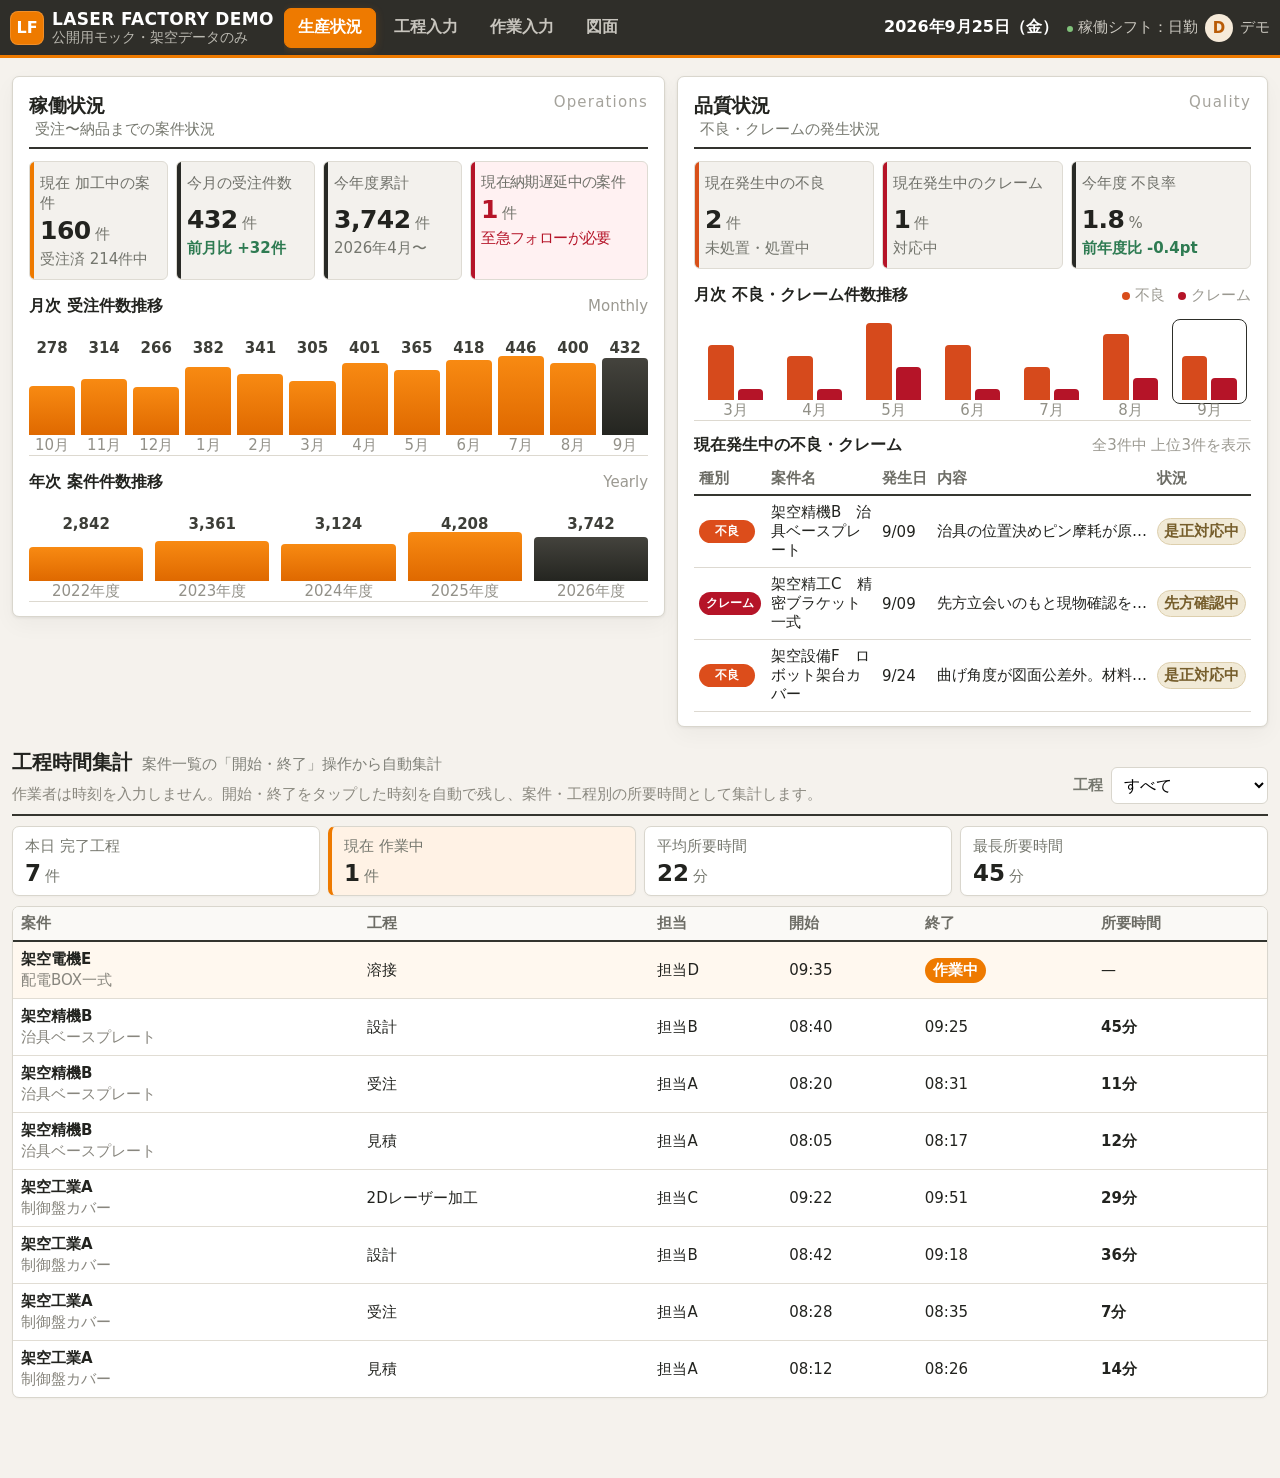
==== commit 34583760: "Add files via upload" ====
--- a/index.html
+++ b/index.html
@@ -56,8 +56,8 @@
 <strong>3,742<small>件</small></strong>
 <span class="metric-note">2026年4月〜</span>
 </div>
-<div class="metric-card danger-soft danger-edge">
-<span class="metric-label">現在 納期遅延中の案件</span>
+<div class="metric-card danger-soft danger-edge late-card">
+<span class="metric-label">現在納期遅延中の案件</span>
 <strong class="danger-text"><span id="metricLate">1</span><small>件</small></strong>
 <span class="metric-note danger-text">至急フォローが必要</span>
 </div>
--- a/styles.css
+++ b/styles.css
@@ -339,3 +339,153 @@
   .time-summary-grid { grid-template-columns:1fr 1fr; }
   .stage-btn { min-width:88px; }
 }
+
+/* ===== iPad / タブレット横向き最適化（PC表示は維持） ===== */
+@media (min-width: 1000px) and (max-width: 1366px) {
+  body { font-size: 16px; }
+
+  .topbar {
+    min-height: 58px;
+    gap: 8px;
+    padding: 0 8px;
+    flex-wrap: nowrap;
+  }
+  .topbar-left { gap: 8px; flex-wrap: nowrap; width: auto; }
+  .brand { gap: 8px; padding: 0 2px; }
+  .brand-mark { width: 34px; height: 34px; border-radius: 8px; font-size: 16px; }
+  .brand-name { font-size: 17px; }
+  .brand-sub { font-size: 14px; margin-top: 0; }
+  .global-nav { gap: 4px; padding: 7px 0; width: auto; border-top: 0; }
+  .nav-btn { min-height: 40px; padding: 0 13px; font-size: 16px; border-radius: 7px; }
+  .user-area { gap: 7px; padding-right: 2px; font-size: 15px; margin-left: 0; }
+  .date { font-size: 16px; margin-right: 2px; }
+  .avatar { width: 28px; height: 28px; font-size: 15px; }
+  .status-dot { width: 6px; height: 6px; }
+
+  .section-wrap { width: calc(100% - 24px); }
+  .dashboard-grid { grid-template-columns: 1.05fr .95fr; gap: 12px; padding-top: 18px; }
+  .panel { padding: 16px 16px 14px; }
+  .panel-head { padding-bottom: 8px; margin-bottom: 12px; }
+  .panel-head h2 { font-size: 19px; }
+  .panel-head p { font-size: 15px; margin-left: 6px; }
+  .panel-kicker { font-size: 15px; }
+
+  .metric-grid { gap: 8px; margin-bottom: 16px; }
+  .metric-card { min-height: 96px; padding: 11px 10px 10px; }
+  .metric-label { font-size: 15px; min-height: 30px; line-height: 1.35; }
+  .metric-card strong { font-size: 25px; margin: 4px 0 6px; }
+  .metric-card small, .metric-note { font-size: 15px; }
+
+  .chart-block + .chart-block { margin-top: 16px; }
+  .chart-title-row { margin-bottom: 7px; }
+  .chart-title-row h3 { font-size: 16px; }
+  .chart-title-row > span, .chart-title-row .legend { font-size: 15px; }
+  .bar-chart { height: 132px; gap: 6px; padding-top: 16px; }
+  .bar-chart.yearly { height: 102px; gap: 12px; }
+  .bar-col { grid-template-rows: 16px 1fr 20px; }
+  .bar-value, .bar-label, .dual-col > span { font-size: 15px; }
+  .dual-bar-chart { height: 108px; gap: 12px; }
+
+  .incident-block { margin-top: 14px; }
+  .incident-table { font-size: 15px; }
+  .incident-table th { padding: 6px 5px; }
+  .incident-table td { padding: 7px 5px; }
+  .incident-table th:first-child, .incident-table td:first-child { width: 70px; min-width: 70px; }
+  .incident-pill { font-size: 12px; min-width: 56px; padding: 4px 7px; }
+  .status-pill { padding: 3px 6px; }
+
+  .project-section { margin-top: 22px; }
+  .heading-line h2 { font-size: 20px; }
+  .small-note, .operation-help { font-size: 15px; }
+  .search-box { min-width: 230px; }
+  .search-box input { padding: 8px 32px 8px 10px; }
+  .filter-row { gap: 7px; padding: 10px 0 12px; }
+  .filter-btn { font-size: 15px; padding: 6px 12px; }
+  .project-list { gap: 9px; }
+  .project-card { padding: 13px 15px 12px; }
+  .project-top-row { gap: 12px; }
+  .project-title-wrap h3,
+  .project-title-wrap strong,
+  .project-title-wrap .qty,
+  .project-status,
+  .due-label,
+  .due-wrap strong,
+  .due-badge,
+  .quality-toggle,
+  .stage-major,
+  .stage-btn,
+  .comment-empty,
+  .comment-row,
+  .comment-text,
+  .quality-entry label,
+  .quality-entry textarea,
+  .entry-actions select,
+  .add-comment-btn { font-size: 15px; }
+  .quality-toggle { min-width: 88px; padding: 7px 9px; }
+  .project-body-grid { grid-template-columns: minmax(0,1fr) 220px; gap: 13px; margin-top: 12px; }
+  .stage-node { min-width: 70px; }
+  .stage-btn { min-height: 40px; min-width: 82px; padding: 8px 9px; }
+  .stage-btn small, .stage-btn.start-stage small { font-size: 13px; }
+  .stage-arrow { font-size: 22px; line-height: 34px; }
+  .quality-entry { padding-left: 12px; }
+
+  .time-summary-section { margin-top: 22px; }
+  .time-filter-wrap label { font-size: 15px; }
+  .time-filter-wrap select { min-width: 150px; padding: 7px 8px; }
+  .time-summary-grid { gap: 8px; margin: 10px 0; }
+  .time-summary-card { padding: 10px 12px; }
+  .time-summary-card span, .time-summary-card small { font-size: 15px; }
+  .time-summary-card strong { font-size: 23px; }
+  .time-log-table { font-size: 15px; min-width: 680px; }
+  .time-log-table th { padding: 7px 8px; }
+  .time-log-table td { padding: 8px; }
+  .time-log-table td:first-child strong,
+  .time-log-table td:first-child span,
+  .running-pill { font-size: 15px; }
+}
+
+/* ===== iPad横向き：指定箇所を1行表示 ===== */
+@media (min-width: 1000px) and (max-width: 1366px) {
+  /* 稼働状況：納期遅延カードだけ少し横幅を広げ、文言を1行にする */
+  .metric-grid-4 {
+    grid-template-columns: 1fr 1fr 1fr 1.18fr;
+  }
+  .metric-grid-4 .metric-card:nth-child(4) .metric-label,
+  .metric-grid-4 .metric-card:nth-child(4) .metric-note {
+    white-space: nowrap;
+    letter-spacing: -0.02em;
+  }
+  .metric-grid-4 .metric-card:nth-child(4) .metric-label {
+    font-size: 12px;
+    min-height: 24px;
+  }
+  .metric-grid-4 .metric-card:nth-child(4) .metric-note {
+    font-size: 12px;
+  }
+}
+
+
+/* ===== 納期遅延カード：iPad横向きでも必ず1行表示 ===== */
+#operation-panel .late-card .metric-label,
+#operation-panel .late-card .metric-note {
+  white-space: nowrap !important;
+}
+
+@media (min-width: 900px) and (max-width: 1600px) {
+  #operation-panel .metric-grid-4 {
+    grid-template-columns: 1fr 1fr 1fr 1.28fr !important;
+  }
+
+  #operation-panel .late-card .metric-label {
+    font-size: 15px !important;
+    min-height: 20px !important;
+    line-height: 1.25 !important;
+    letter-spacing: -0.04em;
+  }
+
+  #operation-panel .late-card .metric-note {
+    font-size: 15px !important;
+    line-height: 1.25 !important;
+    letter-spacing: -0.04em;
+  }
+}
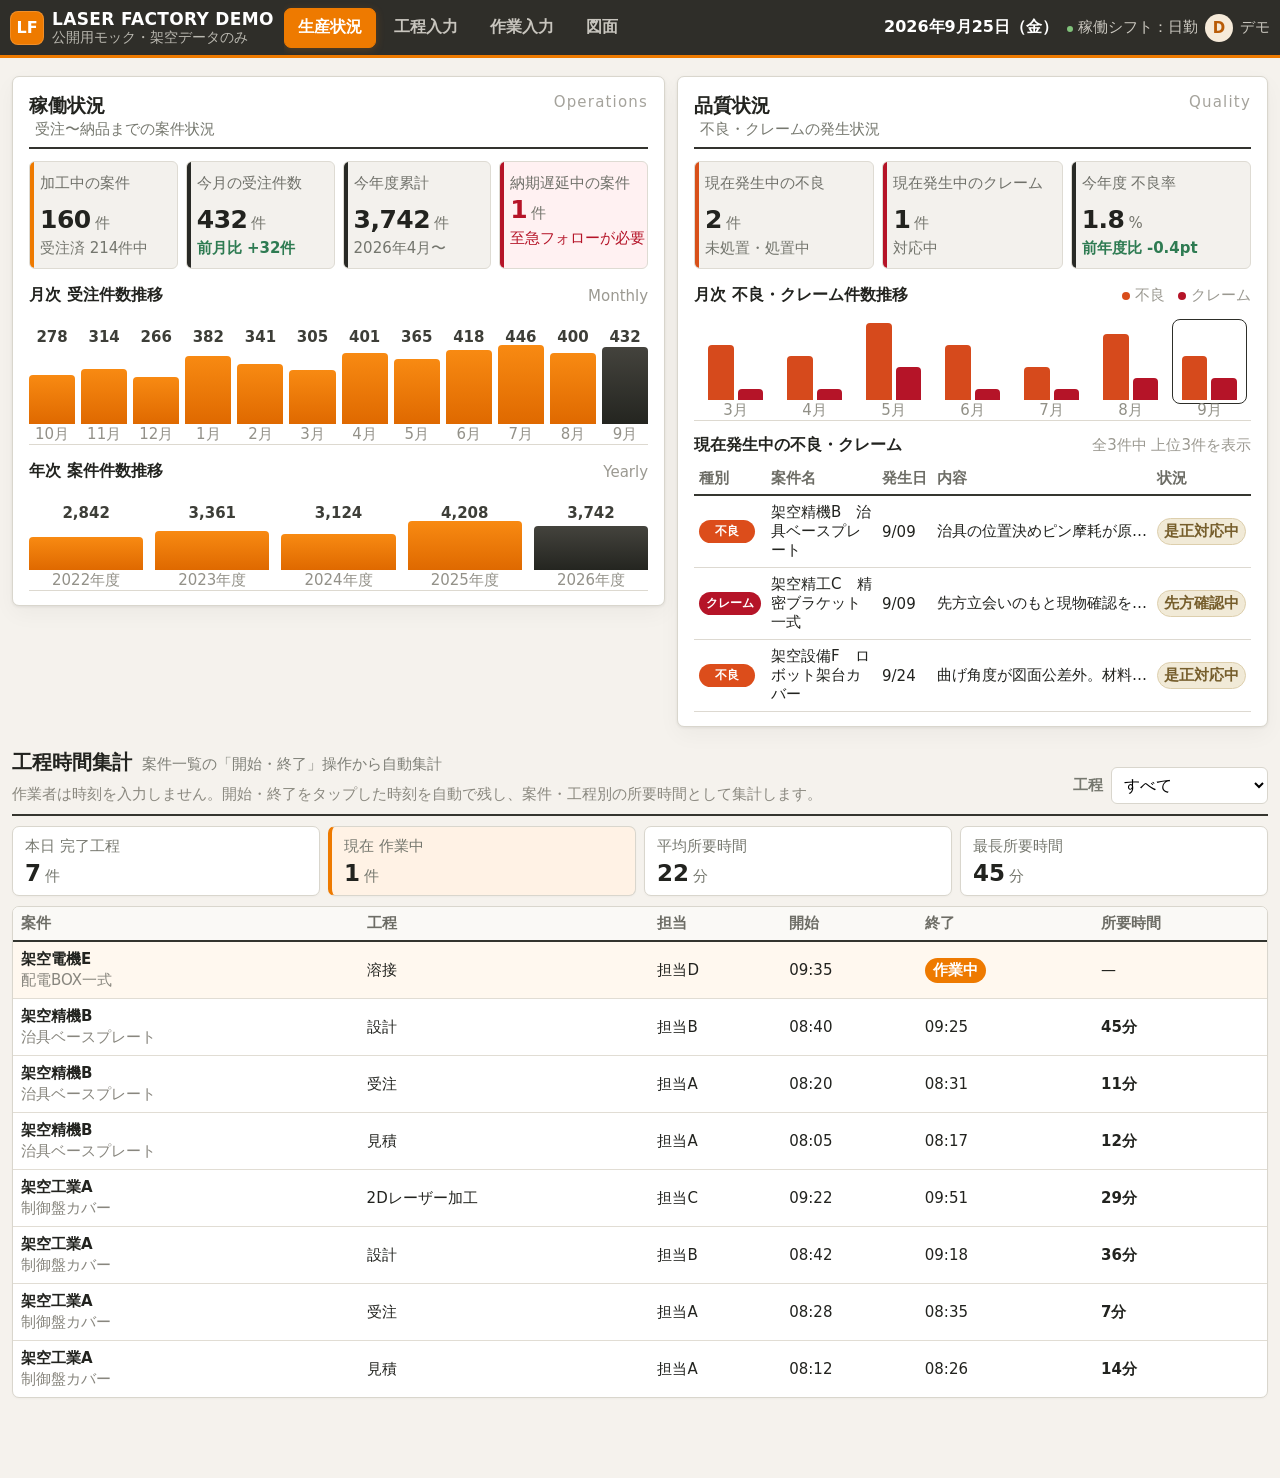
==== commit ebc9cef9: "Add files via upload" ====
--- a/index.html
+++ b/index.html
@@ -42,7 +42,7 @@
 </div>
 <div class="metric-grid metric-grid-4">
 <div class="metric-card orange-edge">
-<span class="metric-label">現在 加工中の案件</span>
+<span class="metric-label">加工中の案件</span>
 <strong><span id="metricInProcess">160</span><small>件</small></strong>
 <span class="metric-note">受注済 <span id="metricOrdered">214</span>件中</span>
 </div>
@@ -57,7 +57,7 @@
 <span class="metric-note">2026年4月〜</span>
 </div>
 <div class="metric-card danger-soft danger-edge late-card">
-<span class="metric-label">現在納期遅延中の案件</span>
+<span class="metric-label">納期遅延中の案件</span>
 <strong class="danger-text"><span id="metricLate">1</span><small>件</small></strong>
 <span class="metric-note danger-text">至急フォローが必要</span>
 </div>
--- a/styles.css
+++ b/styles.css
@@ -489,3 +489,49 @@
     letter-spacing: -0.04em;
   }
 }
+
+/* ===== 納期遅延カード：文字サイズを少し戻しつつ1行表示 ===== */
+@media (min-width: 900px) and (max-width: 1600px) {
+  #operation-panel .metric-grid-4 {
+    grid-template-columns: 0.96fr 1fr 1fr 1.42fr !important;
+    gap: 8px !important;
+  }
+
+  #operation-panel .late-card .metric-label {
+    font-size: 16px !important;
+    min-height: 20px !important;
+    line-height: 1.25 !important;
+    letter-spacing: -0.035em !important;
+    white-space: nowrap !important;
+  }
+
+  #operation-panel .late-card .metric-note {
+    font-size: 16px !important;
+    line-height: 1.25 !important;
+    letter-spacing: -0.035em !important;
+    white-space: nowrap !important;
+  }
+}
+
+
+/* ===== iPad横向き：稼働状況KPI文言を1行・同サイズで統一 ===== */
+@media (min-width: 900px) and (max-width: 1600px) {
+  #operation-panel .metric-grid-4 {
+    grid-template-columns: repeat(4, minmax(0, 1fr)) !important;
+    gap: 8px !important;
+  }
+
+  #operation-panel .metric-card .metric-label,
+  #operation-panel .late-card .metric-label,
+  #operation-panel .late-card .metric-note {
+    font-size: 15px !important;
+    line-height: 1.35 !important;
+    letter-spacing: normal !important;
+  }
+
+  #operation-panel .metric-card:first-child .metric-label,
+  #operation-panel .late-card .metric-label,
+  #operation-panel .late-card .metric-note {
+    white-space: nowrap !important;
+  }
+}
